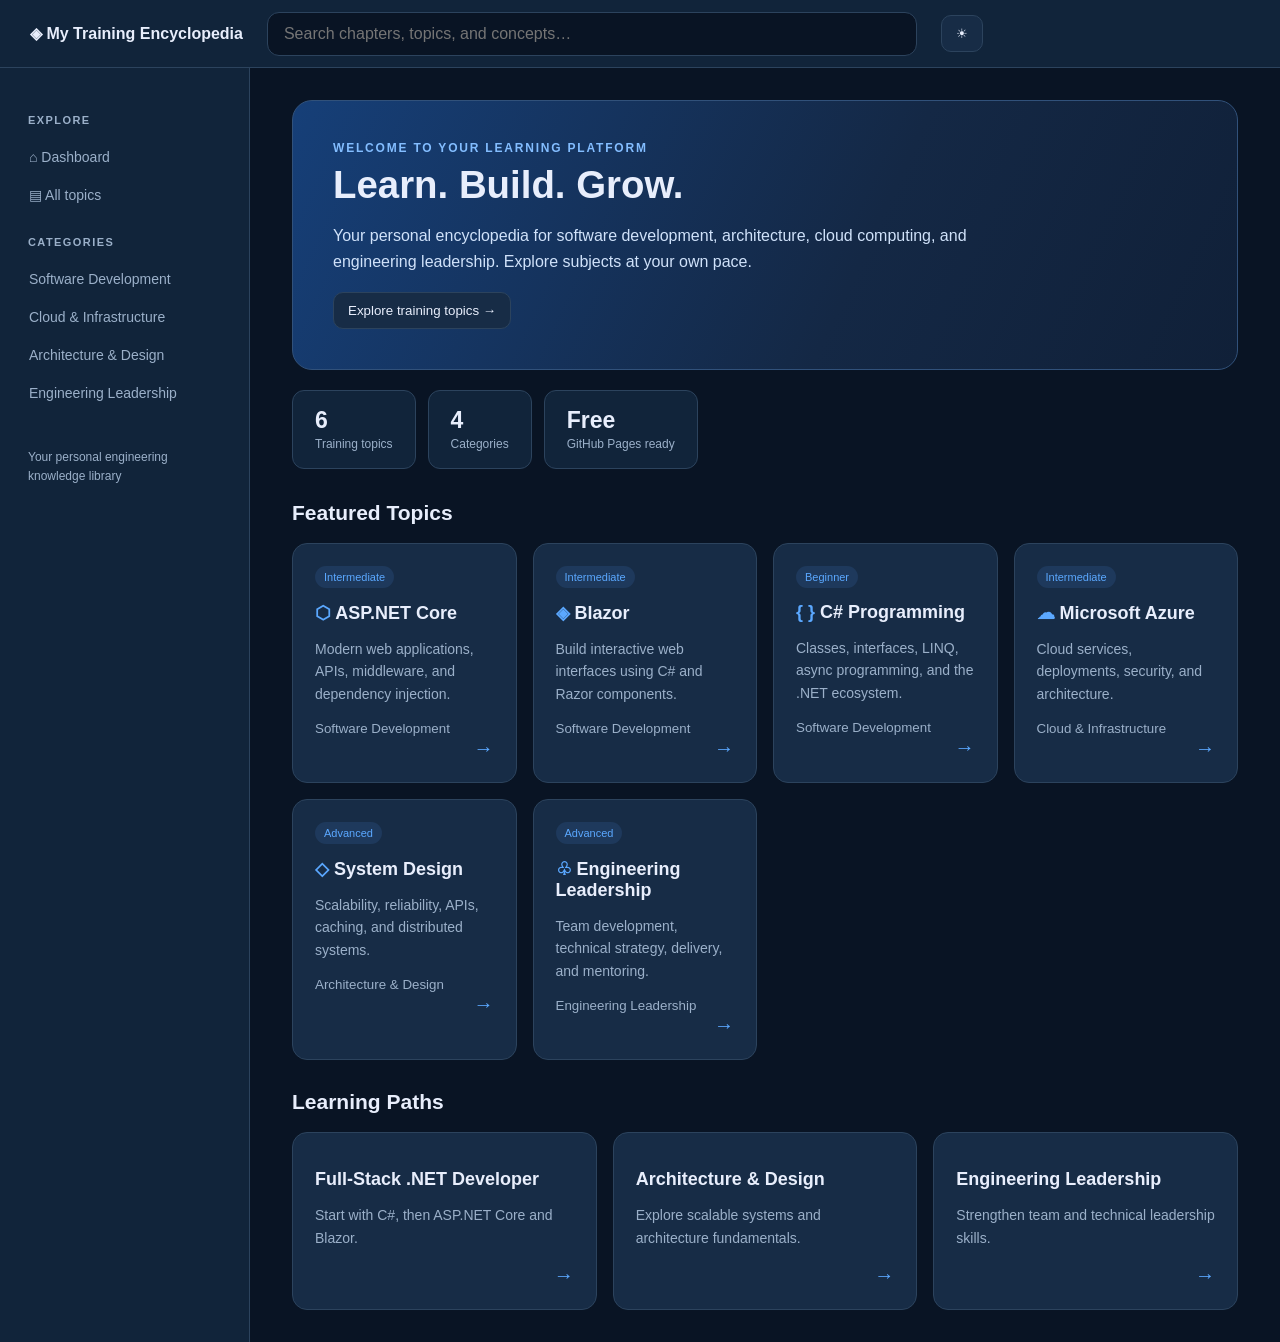
==== index.html @ 42be6497 "Add files via upload" ====
<!doctype html><html lang="en"><head><meta charset="utf-8"><meta name="viewport" content="width=device-width,initial-scale=1"><title>My Training Encyclopedia</title><link rel="stylesheet" href="style.css"></head><body><header><a class="brand" href="#home">◈ My Training Encyclopedia</a><input id="search" type="search" placeholder="Search chapters, topics, and concepts…" aria-label="Search training chapters"><button id="theme" aria-label="Toggle theme">☀</button></header><div class="layout"><aside><div class="side-title">EXPLORE</div><a href="#home" class="nav">⌂ Dashboard</a><a href="#library" class="nav">▤ All topics</a><div class="side-title">CATEGORIES</div><div id="categories"></div><div class="aside-foot">Your personal engineering knowledge library</div></aside><main id="app"></main></div><script src="script.js"></script></body></html>
---- style.css ----
:root{font-family:Inter,Segoe UI,Arial,sans-serif;color:#e8eefc;background:#091424;--bg:#091424;--panel:#11243a;--card:#172c46;--line:#2c435d;--muted:#9bb0c9;--accent:#5ba8ff;--text:#e8eefc}*{box-sizing:border-box}body{margin:0;background:var(--bg);color:var(--text)}body.light{--bg:#f7f9fc;--panel:#fff;--card:#fff;--line:#dbe3ee;--muted:#54657b;--accent:#0867d9;--text:#17263a}header{height:68px;display:flex;align-items:center;gap:24px;padding:0 30px;background:var(--panel);border-bottom:1px solid var(--line);position:sticky;top:0;z-index:2}.brand{color:var(--text);text-decoration:none;font-weight:800;white-space:nowrap}input{flex:1;max-width:650px;padding:12px 16px;background:var(--bg);border:1px solid var(--line);border-radius:12px;color:var(--text);font:inherit}button{cursor:pointer;border:1px solid var(--line);border-radius:10px;padding:10px 14px;color:var(--text);background:var(--card)}button:hover,.card:hover{border-color:var(--accent)}.layout{display:grid;grid-template-columns:250px minmax(0,1fr);min-height:calc(100vh - 68px)}aside{padding:24px 16px;background:var(--panel);border-right:1px solid var(--line)}.side-title{font-size:11px;letter-spacing:.13em;font-weight:800;color:var(--muted);margin:22px 12px 12px}.nav{display:block;padding:11px 13px;border-radius:9px;color:var(--muted);text-decoration:none;font-size:14px}.nav:hover,.nav.active{background:var(--card);color:var(--accent)}.aside-foot{margin:36px 12px;font-size:12px;color:var(--muted);line-height:1.6}main{max-width:1400px;width:100%;padding:32px 42px;margin:auto}.hero{background:linear-gradient(115deg,#163f78,#142845 60%,#102038);padding:40px;border:1px solid #31517a;border-radius:20px;min-height:220px}.hero h1{font-size:clamp(27px,3vw,42px);margin:8px 0}.hero p{max-width:650px;line-height:1.65;color:#d0e2fa}.eyebrow{color:#83bdff;font-size:12px;letter-spacing:.15em;font-weight:800;text-transform:uppercase}.stats{display:flex;gap:12px;margin:20px 0 32px;flex-wrap:wrap}.stat{padding:16px 22px;border:1px solid var(--line);border-radius:12px;background:var(--panel)}.stat strong{display:block;font-size:23px}.stat span{font-size:12px;color:var(--muted)}h2{font-size:21px;margin:30px 0 18px}.grid{display:grid;grid-template-columns:repeat(auto-fit,minmax(220px,1fr));gap:16px}.card{background:var(--card);border:1px solid var(--line);border-radius:15px;padding:22px;cursor:pointer;transition:border-color .15s}.card h3{margin:14px 0 8px;font-size:18px}.card p{color:var(--muted);font-size:14px;line-height:1.6;min-height:46px}.pill{display:inline-block;font-size:11px;color:var(--accent);background:rgba(80,150,240,.12);padding:5px 9px;border-radius:20px}.card .arrow{display:block;text-align:right;color:var(--accent);font-size:20px}.chapter{max-width:920px;background:var(--panel);padding:42px;border-radius:14px;border:1px solid var(--line);line-height:1.75}.chapter h1{font-size:38px;margin:8px 0}.chapter h2{border-bottom:1px solid var(--line);padding-bottom:9px}.chapter p,.chapter li{color:var(--muted)}.breadcrumb{font-size:13px;color:var(--accent)}.chapter pre{background:#081625;color:#e6efff;padding:20px;border-radius:10px;overflow:auto}.diagram{border:1px solid var(--line);padding:20px;border-radius:12px;display:flex;align-items:center;justify-content:center;gap:12px;flex-wrap:wrap}.diagram span{border:1px solid var(--accent);border-radius:9px;padding:15px;background:var(--card);text-align:center}.diagram b{color:var(--accent)}.empty{padding:50px;text-align:center;color:var(--muted)}.back{display:inline-block;color:var(--accent);margin:18px 0;text-decoration:none}@media(max-width:760px){header{padding:12px;gap:8px;flex-wrap:wrap;height:auto}.brand{font-size:13px}header input{order:3;max-width:none;flex-basis:100%}.layout{grid-template-columns:1fr}aside{display:flex;flex-wrap:wrap;gap:6px;padding:8px;align-items:center}aside .side-title,aside .aside-foot{display:none}aside #categories{display:flex;flex-wrap:wrap}.nav{font-size:12px;padding:8px}main{padding:20px}.hero{padding:24px}.chapter{padding:24px}.chapter h1{font-size:29px}}
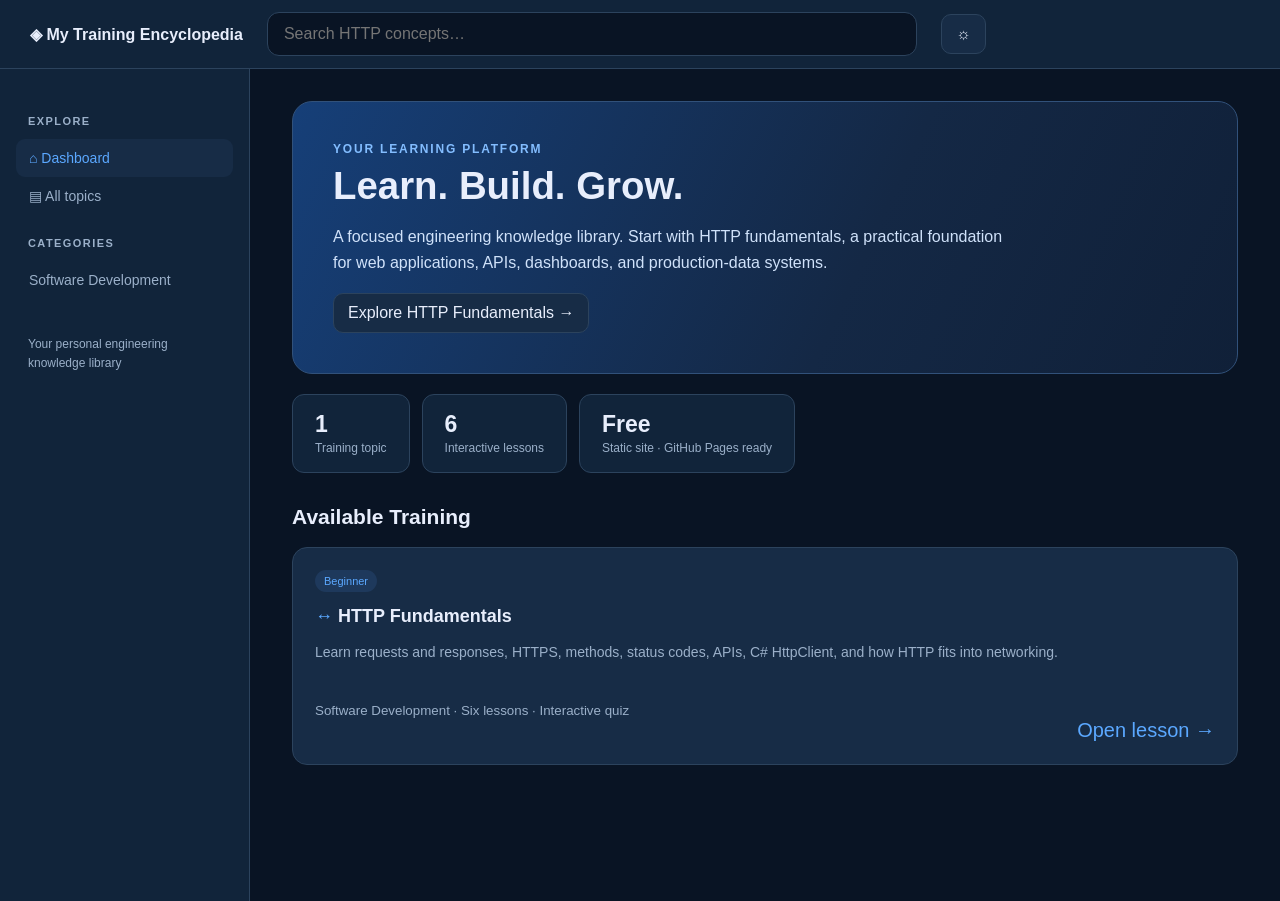
==== commit cb778eda: "Add files via upload" ====
--- a/index.html
+++ b/index.html
@@ -1 +1,29 @@
-<!doctype html><html lang="en"><head><meta charset="utf-8"><meta name="viewport" content="width=device-width,initial-scale=1"><title>My Training Encyclopedia</title><link rel="stylesheet" href="style.css"></head><body><header><a class="brand" href="#home">◈ My Training Encyclopedia</a><input id="search" type="search" placeholder="Search chapters, topics, and concepts…" aria-label="Search training chapters"><button id="theme" aria-label="Toggle theme">☀</button></header><div class="layout"><aside><div class="side-title">EXPLORE</div><a href="#home" class="nav">⌂ Dashboard</a><a href="#library" class="nav">▤ All topics</a><div class="side-title">CATEGORIES</div><div id="categories"></div><div class="aside-foot">Your personal engineering knowledge library</div></aside><main id="app"></main></div><script src="script.js"></script></body></html>
+<!doctype html>
+<html lang="en">
+<head>
+  <meta charset="utf-8">
+  <meta name="viewport" content="width=device-width, initial-scale=1">
+  <meta name="description" content="A personal engineering training library.">
+  <title>My Training Encyclopedia</title>
+  <link rel="stylesheet" href="style.css">
+</head>
+<body>
+  <header class="site-header">
+    <a class="brand" href="index.html">◈ My Training Encyclopedia</a>
+    <label class="search-wrap"><span class="sr-only">Search training</span><input id="search" type="search" placeholder="Search HTTP concepts…" aria-label="Search training"></label>
+    <button id="theme" class="theme-button" type="button" aria-label="Toggle light and dark theme">☼</button>
+  </header>
+  <div class="layout">
+    <aside class="sidebar">
+      <div class="side-title">EXPLORE</div>
+      <a href="#home" class="nav active">⌂ Dashboard</a>
+      <a href="#library" class="nav">▤ All topics</a>
+      <div class="side-title">CATEGORIES</div>
+      <div id="categories"><a class="nav" href="#library">Software Development</a></div>
+      <div class="aside-foot">Your personal engineering knowledge library</div>
+    </aside>
+    <main id="app" tabindex="-1"></main>
+  </div>
+  <script src="script.js"></script>
+</body>
+</html>
--- a/style.css
+++ b/style.css
@@ -1 +1,8 @@
-:root{font-family:Inter,Segoe UI,Arial,sans-serif;color:#e8eefc;background:#091424;--bg:#091424;--panel:#11243a;--card:#172c46;--line:#2c435d;--muted:#9bb0c9;--accent:#5ba8ff;--text:#e8eefc}*{box-sizing:border-box}body{margin:0;background:var(--bg);color:var(--text)}body.light{--bg:#f7f9fc;--panel:#fff;--card:#fff;--line:#dbe3ee;--muted:#54657b;--accent:#0867d9;--text:#17263a}header{height:68px;display:flex;align-items:center;gap:24px;padding:0 30px;background:var(--panel);border-bottom:1px solid var(--line);position:sticky;top:0;z-index:2}.brand{color:var(--text);text-decoration:none;font-weight:800;white-space:nowrap}input{flex:1;max-width:650px;padding:12px 16px;background:var(--bg);border:1px solid var(--line);border-radius:12px;color:var(--text);font:inherit}button{cursor:pointer;border:1px solid var(--line);border-radius:10px;padding:10px 14px;color:var(--text);background:var(--card)}button:hover,.card:hover{border-color:var(--accent)}.layout{display:grid;grid-template-columns:250px minmax(0,1fr);min-height:calc(100vh - 68px)}aside{padding:24px 16px;background:var(--panel);border-right:1px solid var(--line)}.side-title{font-size:11px;letter-spacing:.13em;font-weight:800;color:var(--muted);margin:22px 12px 12px}.nav{display:block;padding:11px 13px;border-radius:9px;color:var(--muted);text-decoration:none;font-size:14px}.nav:hover,.nav.active{background:var(--card);color:var(--accent)}.aside-foot{margin:36px 12px;font-size:12px;color:var(--muted);line-height:1.6}main{max-width:1400px;width:100%;padding:32px 42px;margin:auto}.hero{background:linear-gradient(115deg,#163f78,#142845 60%,#102038);padding:40px;border:1px solid #31517a;border-radius:20px;min-height:220px}.hero h1{font-size:clamp(27px,3vw,42px);margin:8px 0}.hero p{max-width:650px;line-height:1.65;color:#d0e2fa}.eyebrow{color:#83bdff;font-size:12px;letter-spacing:.15em;font-weight:800;text-transform:uppercase}.stats{display:flex;gap:12px;margin:20px 0 32px;flex-wrap:wrap}.stat{padding:16px 22px;border:1px solid var(--line);border-radius:12px;background:var(--panel)}.stat strong{display:block;font-size:23px}.stat span{font-size:12px;color:var(--muted)}h2{font-size:21px;margin:30px 0 18px}.grid{display:grid;grid-template-columns:repeat(auto-fit,minmax(220px,1fr));gap:16px}.card{background:var(--card);border:1px solid var(--line);border-radius:15px;padding:22px;cursor:pointer;transition:border-color .15s}.card h3{margin:14px 0 8px;font-size:18px}.card p{color:var(--muted);font-size:14px;line-height:1.6;min-height:46px}.pill{display:inline-block;font-size:11px;color:var(--accent);background:rgba(80,150,240,.12);padding:5px 9px;border-radius:20px}.card .arrow{display:block;text-align:right;color:var(--accent);font-size:20px}.chapter{max-width:920px;background:var(--panel);padding:42px;border-radius:14px;border:1px solid var(--line);line-height:1.75}.chapter h1{font-size:38px;margin:8px 0}.chapter h2{border-bottom:1px solid var(--line);padding-bottom:9px}.chapter p,.chapter li{color:var(--muted)}.breadcrumb{font-size:13px;color:var(--accent)}.chapter pre{background:#081625;color:#e6efff;padding:20px;border-radius:10px;overflow:auto}.diagram{border:1px solid var(--line);padding:20px;border-radius:12px;display:flex;align-items:center;justify-content:center;gap:12px;flex-wrap:wrap}.diagram span{border:1px solid var(--accent);border-radius:9px;padding:15px;background:var(--card);text-align:center}.diagram b{color:var(--accent)}.empty{padding:50px;text-align:center;color:var(--muted)}.back{display:inline-block;color:var(--accent);margin:18px 0;text-decoration:none}@media(max-width:760px){header{padding:12px;gap:8px;flex-wrap:wrap;height:auto}.brand{font-size:13px}header input{order:3;max-width:none;flex-basis:100%}.layout{grid-template-columns:1fr}aside{display:flex;flex-wrap:wrap;gap:6px;padding:8px;align-items:center}aside .side-title,aside .aside-foot{display:none}aside #categories{display:flex;flex-wrap:wrap}.nav{font-size:12px;padding:8px}main{padding:20px}.hero{padding:24px}.chapter{padding:24px}.chapter h1{font-size:29px}}
+:root{font-family:Inter,"Segoe UI",Arial,sans-serif;color:#e8eefc;background:#091424;--bg:#091424;--panel:#11243a;--card:#172c46;--line:#2c435d;--muted:#9bb0c9;--accent:#5ba8ff;--text:#e8eefc}
+*{box-sizing:border-box}html{scroll-behavior:smooth}body{margin:0;background:var(--bg);color:var(--text)}body.light{--bg:#f7f9fc;--panel:#fff;--card:#fff;--line:#dbe3ee;--muted:#54657b;--accent:#0867d9;--text:#17263a}
+.site-header{min-height:68px;display:flex;align-items:center;gap:24px;padding:12px 30px;background:var(--panel);border-bottom:1px solid var(--line);position:sticky;top:0;z-index:5}
+.brand{color:var(--text);text-decoration:none;font-weight:800;white-space:nowrap}.search-wrap{flex:1;max-width:650px}.search-wrap input{width:100%;padding:12px 16px;background:var(--bg);border:1px solid var(--line);border-radius:12px;color:var(--text);font:inherit}
+button{cursor:pointer;border:1px solid var(--line);border-radius:10px;padding:10px 14px;color:var(--text);background:var(--card);font:inherit}button:hover,.card:hover{border-color:var(--accent)}
+.layout{display:grid;grid-template-columns:250px minmax(0,1fr);min-height:calc(100vh - 68px)}.sidebar{padding:24px 16px;background:var(--panel);border-right:1px solid var(--line)}.side-title{font-size:11px;letter-spacing:.13em;font-weight:800;color:var(--muted);margin:22px 12px 12px}.nav{display:block;padding:11px 13px;border-radius:9px;color:var(--muted);text-decoration:none;font-size:14px}.nav:hover,.nav.active{background:var(--card);color:var(--accent)}.aside-foot{margin:36px 12px;font-size:12px;color:var(--muted);line-height:1.6}
+main{max-width:1400px;width:100%;padding:32px 42px;margin:0 auto}.hero{background:linear-gradient(115deg,#163f78,#142845 60%,#102038);padding:40px;border:1px solid #31517a;border-radius:20px;min-height:220px}.hero h1{font-size:clamp(27px,3vw,42px);margin:8px 0}.hero p{max-width:680px;line-height:1.65;color:#d0e2fa}.eyebrow{color:#83bdff;font-size:12px;letter-spacing:.15em;font-weight:800;text-transform:uppercase}.stats{display:flex;gap:12px;margin:20px 0 32px;flex-wrap:wrap}.stat{padding:16px 22px;border:1px solid var(--line);border-radius:12px;background:var(--panel)}.stat strong{display:block;font-size:23px}.stat span{font-size:12px;color:var(--muted)}h2{font-size:21px;margin:30px 0 18px}.grid{display:grid;grid-template-columns:repeat(auto-fit,minmax(240px,1fr));gap:16px}.card{background:var(--card);border:1px solid var(--line);border-radius:15px;padding:22px;cursor:pointer;transition:border-color .15s}.card h3{margin:14px 0 8px;font-size:18px}.card p{color:var(--muted);font-size:14px;line-height:1.6;min-height:46px}.pill{display:inline-block;font-size:11px;color:var(--accent);background:rgba(80,150,240,.12);padding:5px 9px;border-radius:20px}.card .arrow{display:block;text-align:right;color:var(--accent);font-size:20px}.empty{padding:50px;text-align:center;color:var(--muted)}.sr-only{position:absolute;width:1px;height:1px;padding:0;margin:-1px;overflow:hidden;clip:rect(0,0,0,0);white-space:nowrap;border:0}
+@media(max-width:760px){.site-header{padding:12px;gap:8px;flex-wrap:wrap}.brand{font-size:13px}.search-wrap{order:3;max-width:none;flex-basis:100%}.layout{grid-template-columns:1fr}.sidebar{display:flex;flex-wrap:wrap;gap:6px;padding:8px;align-items:center}.sidebar .side-title,.sidebar .aside-foot{display:none}#categories{display:flex;flex-wrap:wrap}.nav{font-size:12px;padding:8px}main{padding:20px}.hero{padding:24px}}
